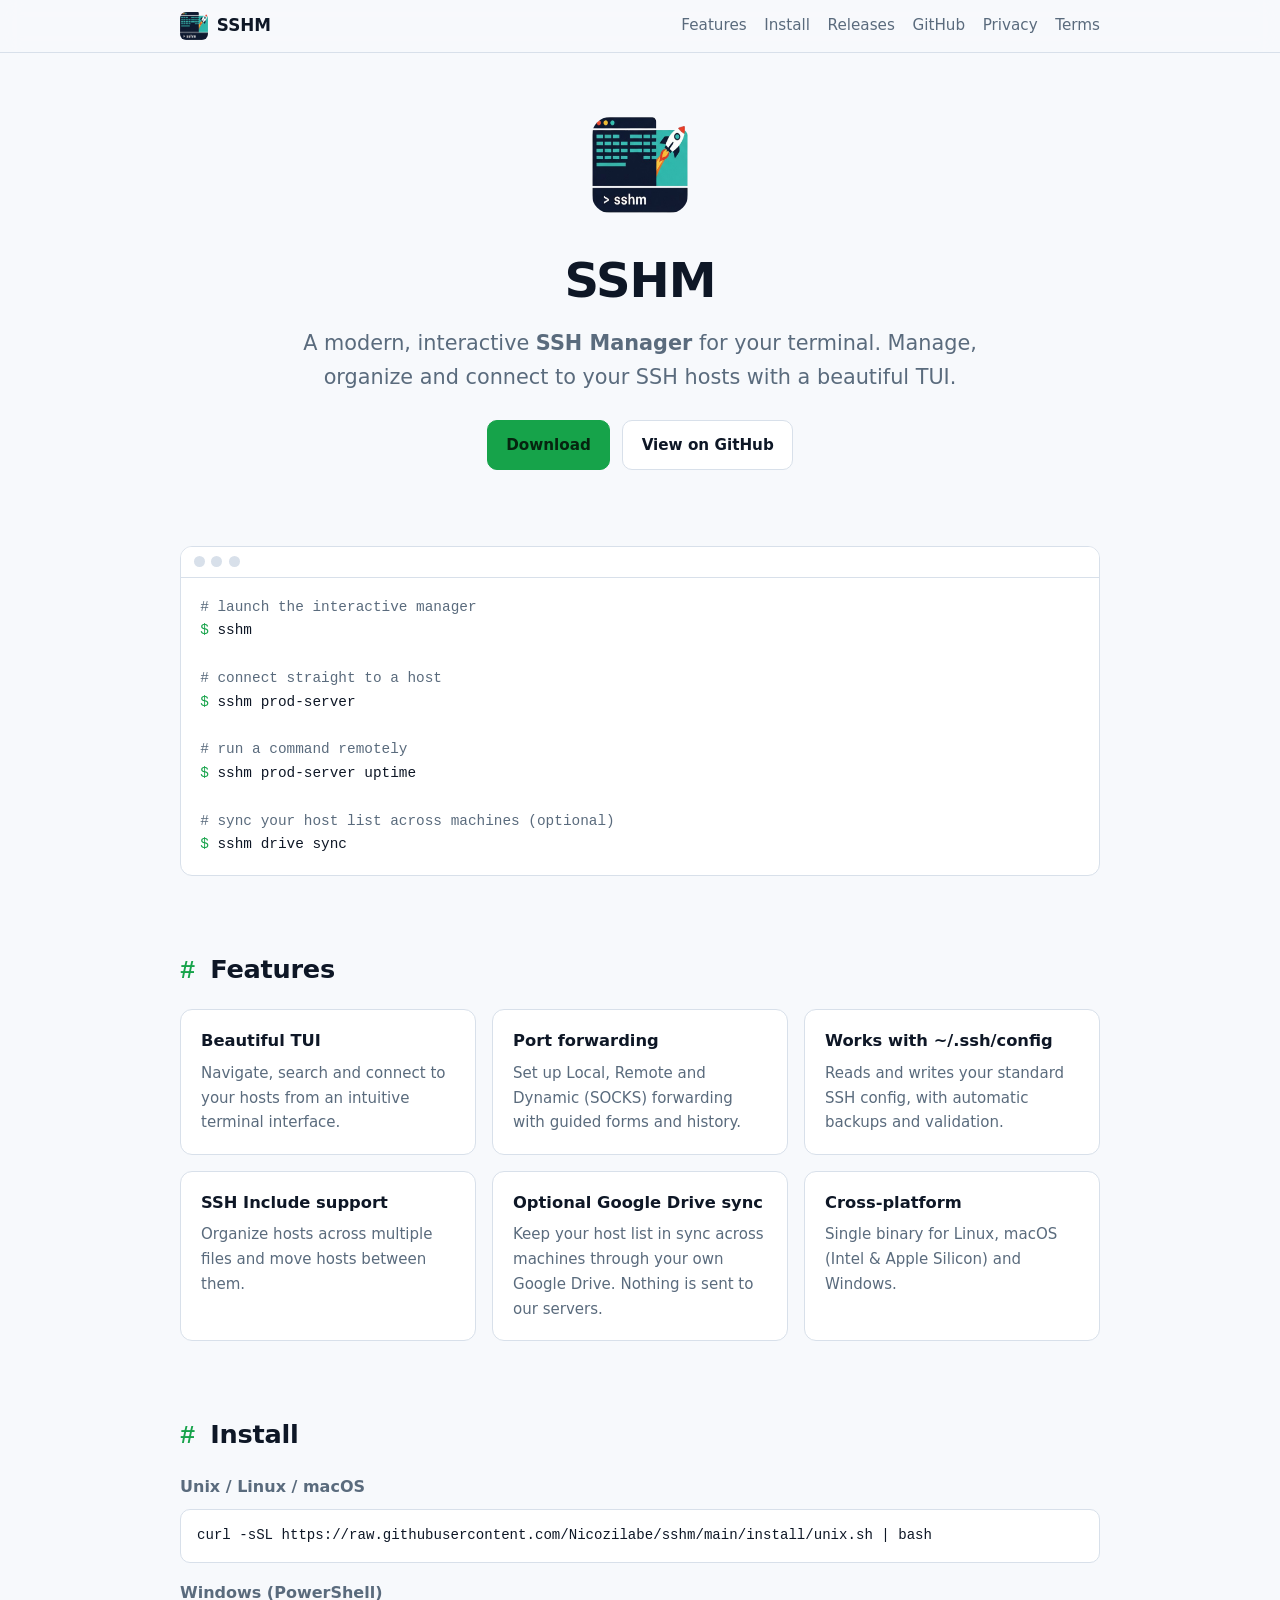
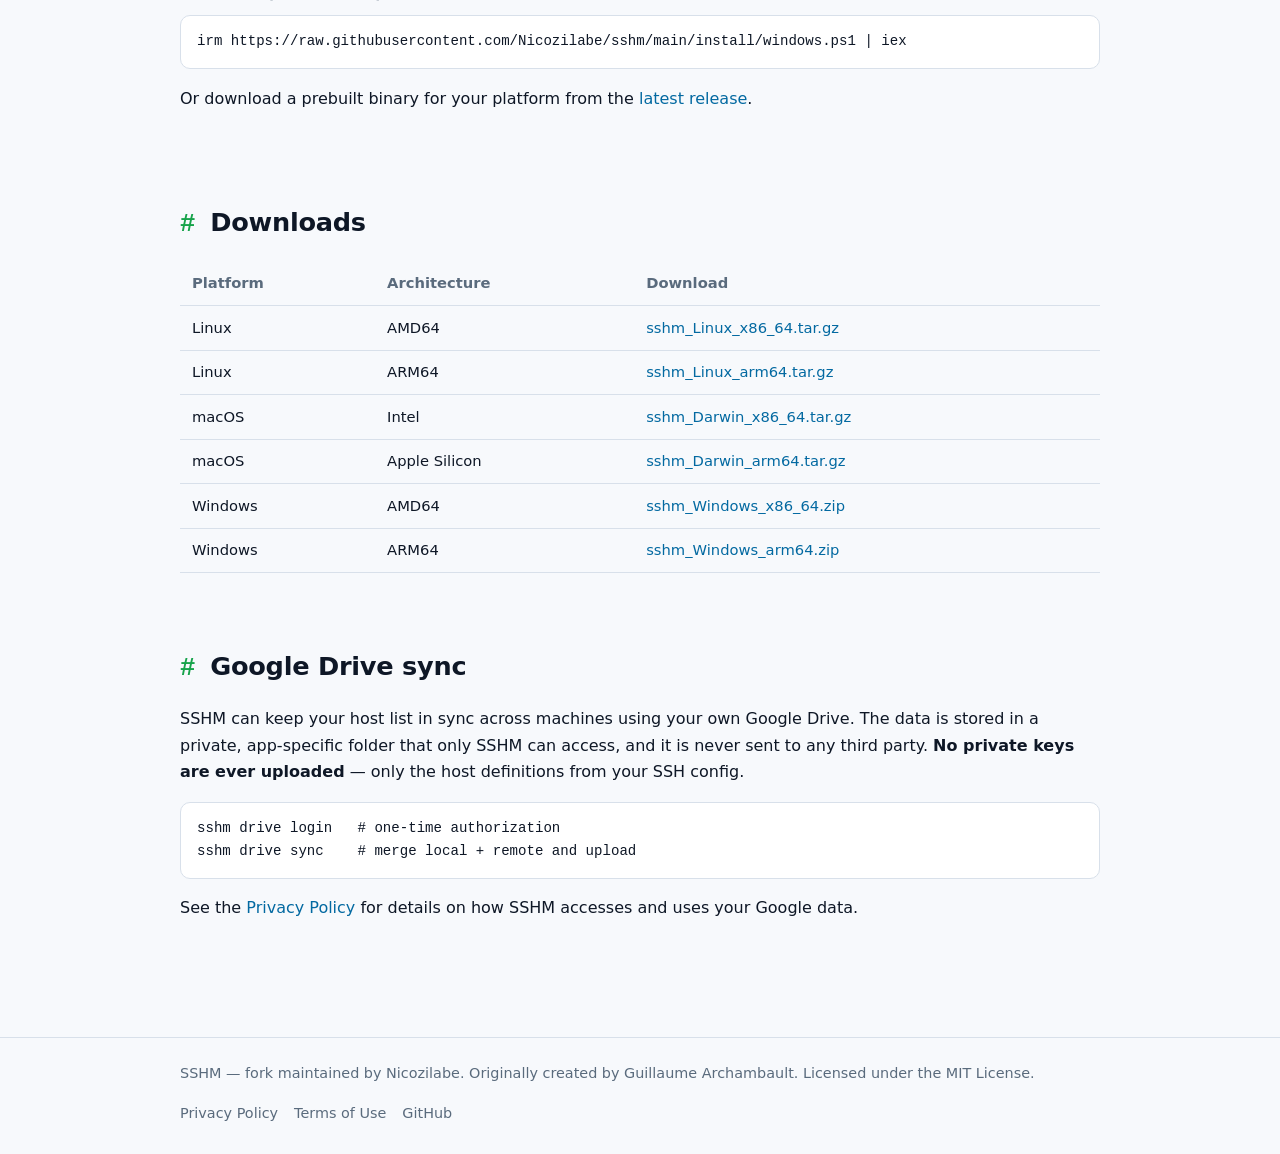
==== docs/index.html @ 2ea53ffe "docs: add GitHub Pages site with privacy policy and terms of use Adds a static site under docs/ (hom" ====
<!DOCTYPE html>
<html lang="en">
<head>
  <meta charset="utf-8">
  <meta name="viewport" content="width=device-width, initial-scale=1">
  <title>SSHM — Interactive SSH Manager for your terminal</title>
  <meta name="description" content="SSHM is a modern, interactive SSH manager for the terminal. Manage and connect to your SSH hosts with a beautiful TUI, including optional Google Drive sync of your host list.">
  <link rel="icon" href="logo.png">
  <link rel="stylesheet" href="styles.css">
  <meta property="og:title" content="SSHM — Interactive SSH Manager">
  <meta property="og:description" content="A modern, interactive SSH manager for your terminal, with optional Google Drive sync.">
  <meta property="og:type" content="website">
  <meta property="og:image" content="logo.png">
</head>
<body>
  <header class="site-header">
    <nav class="nav">
      <a class="brand" href="index.html">
        <img class="brand-logo" src="logo.png" alt="SSHM logo">
        <span>SSHM</span>
      </a>
      <div class="nav-links">
        <a href="#features">Features</a>
        <a href="#install">Install</a>
        <a href="https://github.com/Nicozilabe/sshm/releases">Releases</a>
        <a href="https://github.com/Nicozilabe/sshm">GitHub</a>
        <a href="privacy.html">Privacy</a>
        <a href="terms.html">Terms</a>
      </div>
    </nav>
  </header>

  <main>
    <div class="container">

      <section class="hero">
        <img class="hero-logo" src="logo.png" alt="SSHM logo">
        <h1>SSHM</h1>
        <p class="tagline">A modern, interactive <strong>SSH Manager</strong> for your terminal.
          Manage, organize and connect to your SSH hosts with a beautiful TUI.</p>
        <div class="buttons">
          <a class="btn primary" href="https://github.com/Nicozilabe/sshm/releases/latest">Download</a>
          <a class="btn" href="https://github.com/Nicozilabe/sshm">View on GitHub</a>
        </div>
      </section>

      <section id="demo">
        <div class="terminal">
          <div class="bar"><span class="dot"></span><span class="dot"></span><span class="dot"></span></div>
          <pre><span class="comment"># launch the interactive manager</span>
<span class="prompt">$</span> sshm

<span class="comment"># connect straight to a host</span>
<span class="prompt">$</span> sshm prod-server

<span class="comment"># run a command remotely</span>
<span class="prompt">$</span> sshm prod-server uptime

<span class="comment"># sync your host list across machines (optional)</span>
<span class="prompt">$</span> sshm drive sync</pre>
        </div>
      </section>

      <section id="features">
        <h2>Features</h2>
        <div class="grid">
          <div class="card"><h3>Beautiful TUI</h3><p>Navigate, search and connect to your hosts from an intuitive terminal interface.</p></div>
          <div class="card"><h3>Port forwarding</h3><p>Set up Local, Remote and Dynamic (SOCKS) forwarding with guided forms and history.</p></div>
          <div class="card"><h3>Works with ~/.ssh/config</span></h3><p>Reads and writes your standard SSH config, with automatic backups and validation.</p></div>
          <div class="card"><h3>SSH Include support</h3><p>Organize hosts across multiple files and move hosts between them.</p></div>
          <div class="hcard card"><h3>Optional Google Drive sync</h3><p>Keep your host list in sync across machines through your own Google Drive. Nothing is sent to our servers.</p></div>
          <div class="card"><h3>Cross-platform</h3><p>Single binary for Linux, macOS (Intel &amp; Apple Silicon) and Windows.</p></div>
        </div>
      </section>

      <section id="install">
        <h2>Install</h2>

        <div class="step">
          <h3>Unix / Linux / macOS</h3>
          <pre class="copy">curl -sSL https://raw.githubusercontent.com/Nicozilabe/sshm/main/install/unix.sh | bash</pre>
        </div>

        <div class="step">
          <h3>Windows (PowerShell)</h3>
          <pre class="copy">irm https://raw.githubusercontent.com/Nicozilabe/sshm/main/install/windows.ps1 | iex</pre>
        </div>

        <p>Or download a prebuilt binary for your platform from the
          <a href="https://github.com/Nicozilabe/sshm/releases/latest">latest release</a>.</p>
      </section>

      <section id="downloads">
        <h2>Downloads</h2>
        <table>
          <thead>
            <tr><th>Platform</th><th>Architecture</th><th>Download</th></tr>
          </thead>
          <tbody>
            <tr><td>Linux</td><td>AMD64</td><td><a href="https://github.com/Nicozilabe/sshm/releases/latest/download/sshm_Linux_x86_64.tar.gz">sshm_Linux_x86_64.tar.gz</a></td></tr>
            <tr><td>Linux</td><td>ARM64</td><td><a href="https://github.com/Nicozilabe/sshm/releases/latest/download/sshm_Linux_arm64.tar.gz">sshm_Linux_arm64.tar.gz</a></td></tr>
            <tr><td>macOS</td><td>Intel</td><td><a href="https://github.com/Nicozilabe/sshm/releases/latest/download/sshm_Darwin_x86_64.tar.gz">sshm_Darwin_x86_64.tar.gz</a></td></tr>
            <tr><td>macOS</td><td>Apple Silicon</td><td><a href="https://github.com/Nicozilabe/sshm/releases/latest/download/sshm_Darwin_arm64.tar.gz">sshm_Darwin_arm64.tar.gz</a></td></tr>
            <tr><td>Windows</td><td>AMD64</td><td><a href="https://github.com/Nicozilabe/sshm/releases/latest/download/sshm_Windows_x86_64.zip">sshm_Windows_x86_64.zip</a></td></tr>
            <tr><td>Windows</td><td>ARM64</td><td><a href="https://github.com/Nicozilabe/sshm/releases/latest/download/sshm_Windows_arm64.zip">sshm_Windows_arm64.zip</a></td></tr>
          </tbody>
        </table>
      </section>

      <section id="drive">
        <h2>Google Drive sync</h2>
        <p>SSHM can keep your host list in sync across machines using your own Google
          Drive. The data is stored in a private, app-specific folder that only SSHM can
          access, and it is never sent to any third party. <strong>No private keys are
          ever uploaded</strong> — only the host definitions from your SSH config.</p>
        <pre class="copy">sshm drive login   # one-time authorization
sshm drive sync    # merge local + remote and upload</pre>
        <p>See the <a href="privacy.html">Privacy Policy</a> for details on how SSHM
          accesses and uses your Google data.</p>
      </section>
    </div>
  </main>

    <footer class="site-footer">
      <div class="container">
        <div>
          SSHM — fork maintained by
          <a href="https://github.com/Nicozilabe">Nicozilabe</a>.
          Originally created by
          <a href="https://github.com/Gu1llaum-3">Guillaume Archambault</a>.
          Licensed under the MIT License.
        </div>
        <div class="footer-links">
          <a href="privacy.html">Privacy Policy</a>
          <a href="terms.html">Terms of Use</a>
          <a href="https://github.com/Nicozilabe/sshm">GitHub</a>
        </div>
      </div>
    </footer>
</body>
</html>
---- docs/styles.css ----
:root {
  --bg: #0b0f14;
  --bg-soft: #111823;
  --bg-elev: #161f2c;
  --border: #232f3f;
  --text: #e6edf3;
  --text-dim: #9fb0c0;
  --accent: #4ade80;
  --accent-dim: #22c55e;
  --link: #7dd3fc;
  --max: 960px;
  --radius: 12px;
}

@media (prefers-color-scheme: light) {
  :root {
    --bg: #f7f9fc;
    --bg-soft: #ffffff;
    --bg-elev: #ffffff;
    --border: #d8e0ea;
    --text: #0e1726;
    --text-dim: #5a6b7d;
    --accent: #16a34a;
    --accent-dim: #15803d;
    --link: #0369a1;
  }
}

* { box-sizing: border-box; }

html { scroll-behavior: smooth; }

body {
  margin: 0;
  background: var(--bg);
  color: var(--text);
  font-family: ui-sans-serif, system-ui, -apple-system, "Segoe UI", Roboto,
    Helvetica, Arial, sans-serif;
  line-height: 1.65;
  -webkit-font-smoothing: antialiased;
}

code, pre, .mono {
  font-family: ui-monospace, SFMono-Regular, "SF Mono", Menlo, Consolas,
    "Liberation Mono", monospace;
}

a { color: var(--link); text-decoration: none; }
a:hover { text-decoration: underline; }

/* Header */
.site-header {
  position: sticky;
  top: 0;
  z-index: 10;
  background: color-mix(in srgb, var(--bg) 88%, transparent);
  backdrop-filter: blur(10px);
  border-bottom: 1px solid var(--border);
}
.nav {
  max-width: var(--max);
  margin: 0 auto;
  padding: 0.75rem 1.25rem;
  display: flex;
  align-items: center;
  gap: 1rem;
  flex-wrap: wrap;
}
.brand {
  display: inline-flex;
  align-items: center;
  gap: 0.55rem;
  font-weight: 700;
  color: var(--text);
  font-size: 1.05rem;
}
.brand-logo { width: 28px; height: 28px; border-radius: 6px; }
.nav-links {
  margin-left: auto;
  display: flex;
  gap: 1.1rem;
  flex-wrap: wrap;
}
.nav-links a { color: var(--text-dim); font-size: 0.95rem; }
.nav-links a:hover { color: var(--text); text-decoration: none; }

/* Layout */
.container {
  max-width: var(--max);
  margin: 0 auto;
  padding: 0 1.25rem;
}

main { padding-bottom: 4rem; }

/* Hero */
.hero {
  text-align: center;
  padding: 4rem 0 2.5rem;
}
.hero img.hero-logo {
  width: 96px;
  height: 96px;
  border-radius: 18px;
  margin-bottom: 1rem;
}
.hero h1 {
  font-size: clamp(2rem, 5vw, 3rem);
  margin: 0.2rem 0 0.4rem;
  letter-spacing: -0.02em;
}
.hero .tagline {
  color: var(--text-dim);
  font-size: clamp(1.05rem, 2.4vw, 1.3rem);
  margin: 0 auto 1.6rem;
  max-width: 44rem;
}
.buttons {
  display: flex;
  gap: 0.75rem;
  justify-content: center;
  flex-wrap: wrap;
}
.btn {
  display: inline-block;
  padding: 0.7rem 1.15rem;
  border-radius: 10px;
  border: 1px solid var(--border);
  background: var(--bg-elev);
  color: var(--text);
  font-weight: 600;
  font-size: 0.95rem;
}
.btn:hover { text-decoration: none; border-color: var(--accent); }
.btn.primary {
  background: var(--accent);
  border-color: var(--accent);
  color: #06240f;
}
.btn.primary:hover { background: var(--accent-dim); border-color: var(--accent-dim); }

/* Sections */
section { padding: 2.25rem 0; }
section h2 {
  font-size: 1.6rem;
  margin: 0 0 1rem;
  letter-spacing: -0.01em;
}
section h2::before {
  content: "# ";
  color: var(--accent);
  font-family: ui-monospace, monospace;
}

/* Terminal block */
.terminal {
  background: var(--bg-soft);
  border: 1px solid var(--border);
  border-radius: var(--radius);
  overflow: hidden;
}
.terminal .bar {
  display: flex;
  gap: 0.4rem;
  padding: 0.6rem 0.8rem;
  background: var(--bg-elev);
  border-bottom: 1px solid var(--border);
}
.terminal .dot { width: 11px; height: 11px; border-radius: 50%; background: var(--border); }
.terminal pre {
  margin: 0;
  padding: 1.1rem 1.2rem;
  overflow-x: auto;
  font-size: 0.9rem;
  color: var(--text);
}
.terminal .prompt { color: var(--accent); }
.terminal .comment { color: var(--text-dim); }

/* Features */
.grid {
  display: grid;
  grid-template-columns: repeat(auto-fit, minmax(240px, 1fr));
  gap: 1rem;
}
.card {
  background: var(--bg-soft);
  border: 1px solid var(--border);
  border-radius: var(--radius);
  padding: 1.15rem 1.25rem;
}
.card h3 {
  margin: 0 0 0.35rem;
  font-size: 1.02rem;
}
.card p { margin: 0; color: var(--text-dim); font-size: 0.94rem; }

/* Code inline blocks for install */
.step {
  margin: 0 0 1.1rem;
}
.step h3 {
  margin: 0 0 0.5rem;
  font-size: 1rem;
  color: var(--text-dim);
  font-weight: 600;
}
pre.copy {
  background: var(--bg-soft);
  border: 1px solid var(--border);
  border-radius: 10px;
  padding: 0.9rem 1rem;
  overflow-x: auto;
  font-size: 0.88rem;
  margin: 0 0 0.5rem;
}

/* Tables */
table {
  width: 100%;
  border-collapse: collapse;
  font-size: 0.92rem;
}
th, td {
  text-align: left;
  padding: 0.6rem 0.75rem;
  border-bottom: 1px solid var(--border);
}
th { color: var(--text-dim); font-weight: 600; }
tbody tr:hover { background: var(--bg-soft); }

/* Doc pages (privacy / terms) */
.doc {
  padding-top: 2.5rem;
}
.doc h1 {
  font-size: clamp(1.8rem, 4vw, 2.4rem);
  margin: 0 0 0.4rem;
  letter-spacing: -0.02em;
}
.doc .meta { color: var(--text-dim); margin: 0 0 1.5rem; font-size: 0.92rem; }
.doc h2 {
  font-size: 1.25rem;
  margin: 1.8rem 0 0.6rem;
  padding-top: 0.4rem;
}
.doc h2::before { content: none; }
.doc ul { padding-left: 1.25rem; }
.doc li { margin: 0.3rem 0; }
.doc .note {
  background: var(--bg-soft);
  border: 1px solid var(--border);
  border-left: 3px solid var(--accent);
  border-radius: 8px;
  padding: 0.85rem 1rem;
  margin: 1rem 0;
  color: var(--text-dim);
}

/* Footer */
.site-footer {
  border-top: 1px solid var(--border);
  padding: 1.5rem 0 2.5rem;
  color: var(--text-dim);
  font-size: 0.9rem;
}
.site-footer .container {
  display: flex;
  justify-content: space-between;
  gap: 1rem;
  flex-wrap: wrap;
}
.site-footer a { color: var(--text-dim); }
.site-footer a:hover { color: var(--text); }
.footer-links { display: flex; gap: 1rem; flex-wrap: wrap; }
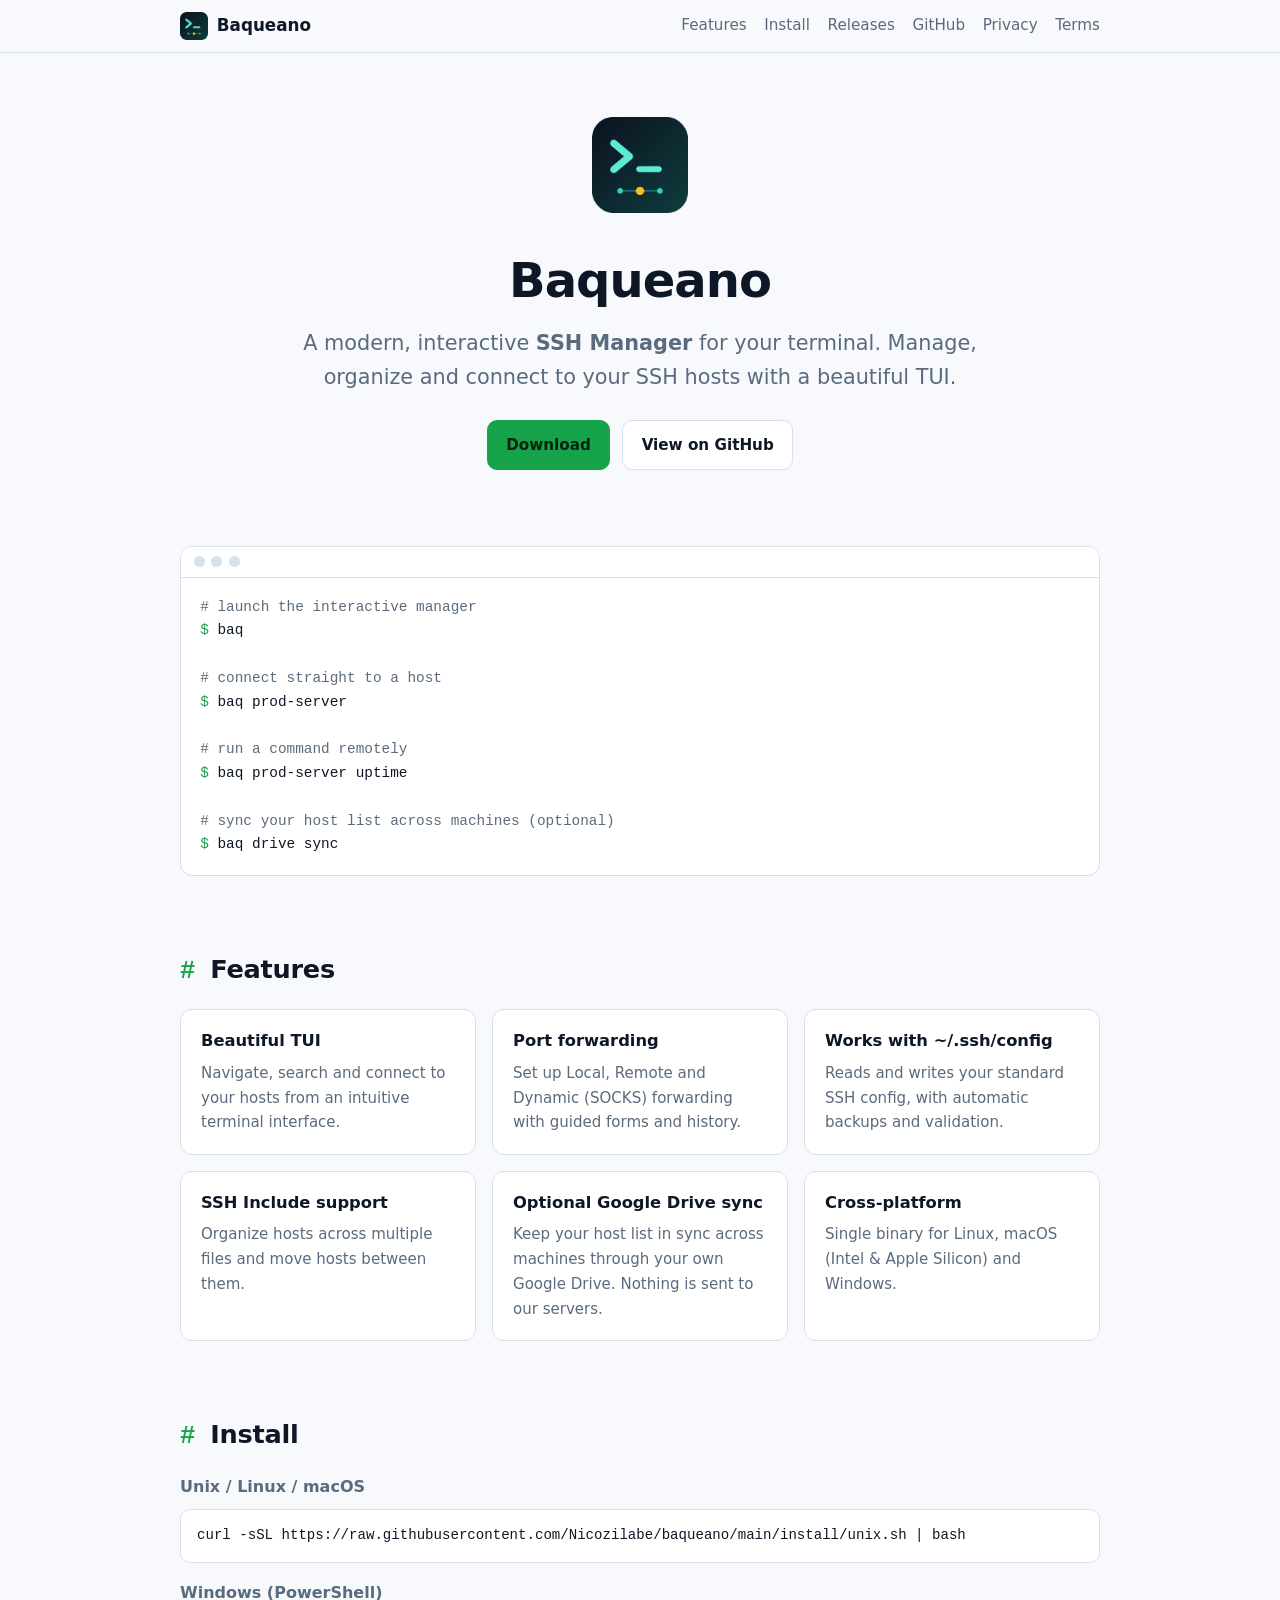
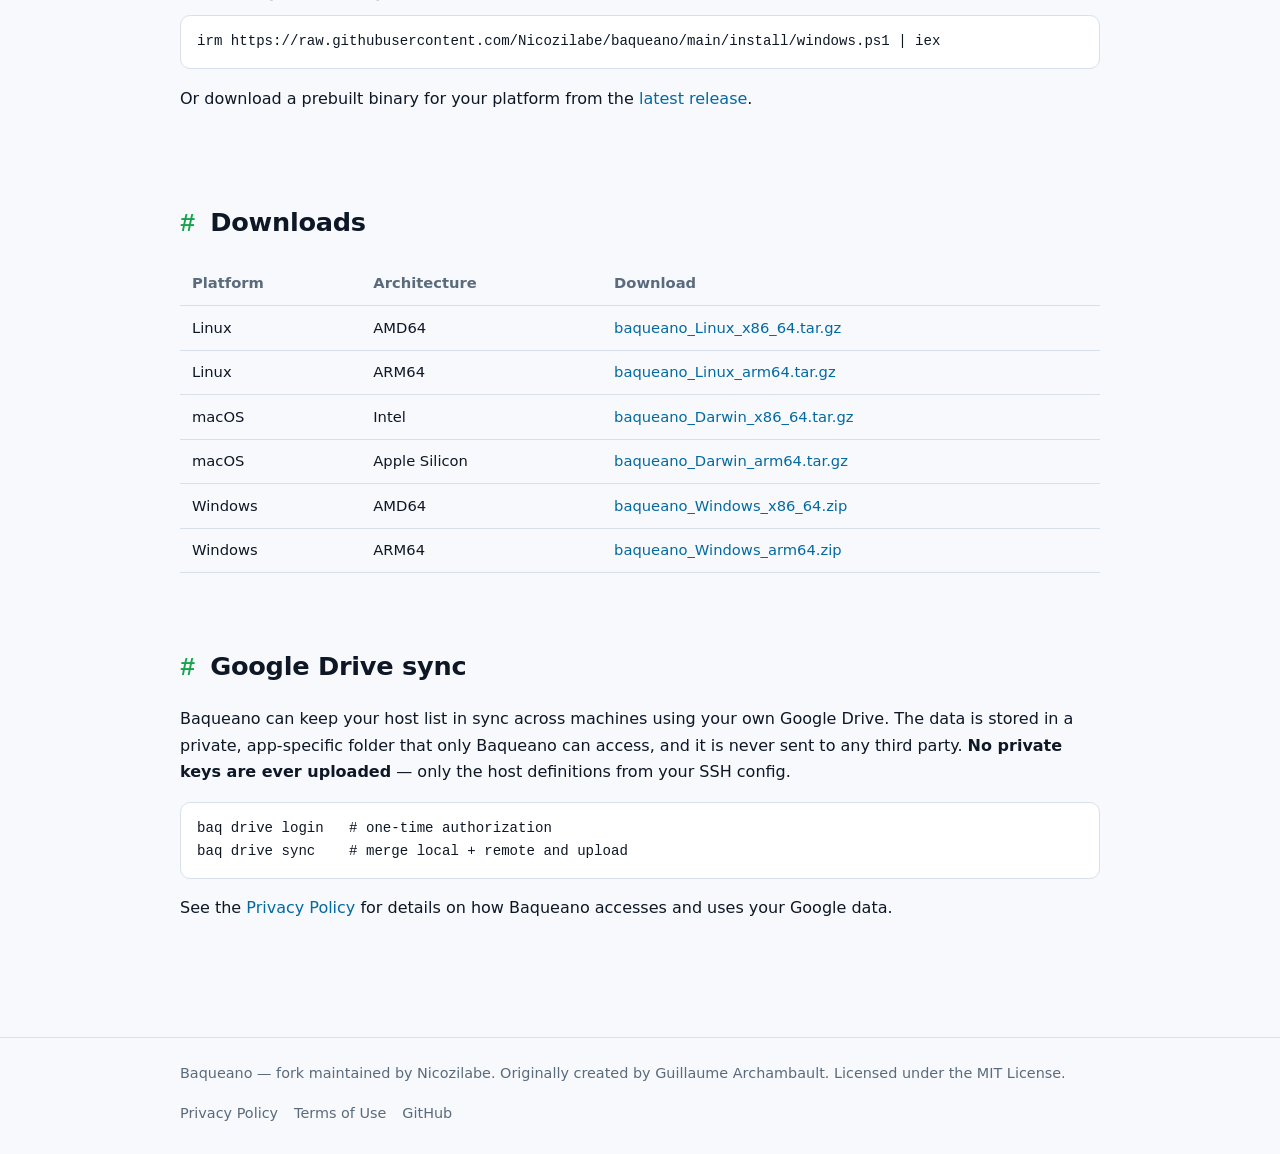
==== commit 9a18f4fb: "chore: rebrand fork from sshm to Baqueano (CLI: baq) Rename the project end-to-end: - Go module gith" ====
--- a/docs/index.html
+++ b/docs/index.html
@@ -3,11 +3,11 @@
 <head>
   <meta charset="utf-8">
   <meta name="viewport" content="width=device-width, initial-scale=1">
-  <title>SSHM — Interactive SSH Manager for your terminal</title>
-  <meta name="description" content="SSHM is a modern, interactive SSH manager for the terminal. Manage and connect to your SSH hosts with a beautiful TUI, including optional Google Drive sync of your host list.">
+  <title>Baqueano — Interactive SSH Manager for your terminal</title>
+  <meta name="description" content="Baqueano is a modern, interactive SSH manager for the terminal. Manage and connect to your SSH hosts with a beautiful TUI, including optional Google Drive sync of your host list.">
   <link rel="icon" href="logo.png">
   <link rel="stylesheet" href="styles.css">
-  <meta property="og:title" content="SSHM — Interactive SSH Manager">
+  <meta property="og:title" content="Baqueano — Interactive SSH Manager">
   <meta property="og:description" content="A modern, interactive SSH manager for your terminal, with optional Google Drive sync.">
   <meta property="og:type" content="website">
   <meta property="og:image" content="logo.png">
@@ -16,14 +16,14 @@
   <header class="site-header">
     <nav class="nav">
       <a class="brand" href="index.html">
-        <img class="brand-logo" src="logo.png" alt="SSHM logo">
-        <span>SSHM</span>
+        <img class="brand-logo" src="logo.png" alt="Baqueano logo">
+        <span>Baqueano</span>
       </a>
       <div class="nav-links">
         <a href="#features">Features</a>
         <a href="#install">Install</a>
-        <a href="https://github.com/Nicozilabe/sshm/releases">Releases</a>
-        <a href="https://github.com/Nicozilabe/sshm">GitHub</a>
+        <a href="https://github.com/Nicozilabe/baqueano/releases">Releases</a>
+        <a href="https://github.com/Nicozilabe/baqueano">GitHub</a>
         <a href="privacy.html">Privacy</a>
         <a href="terms.html">Terms</a>
       </div>
@@ -34,13 +34,13 @@
     <div class="container">
 
       <section class="hero">
-        <img class="hero-logo" src="logo.png" alt="SSHM logo">
-        <h1>SSHM</h1>
+        <img class="hero-logo" src="logo.png" alt="Baqueano logo">
+        <h1>Baqueano</h1>
         <p class="tagline">A modern, interactive <strong>SSH Manager</strong> for your terminal.
           Manage, organize and connect to your SSH hosts with a beautiful TUI.</p>
         <div class="buttons">
-          <a class="btn primary" href="https://github.com/Nicozilabe/sshm/releases/latest">Download</a>
-          <a class="btn" href="https://github.com/Nicozilabe/sshm">View on GitHub</a>
+          <a class="btn primary" href="https://github.com/Nicozilabe/baqueano/releases/latest">Download</a>
+          <a class="btn" href="https://github.com/Nicozilabe/baqueano">View on GitHub</a>
         </div>
       </section>
 
@@ -48,16 +48,16 @@
         <div class="terminal">
           <div class="bar"><span class="dot"></span><span class="dot"></span><span class="dot"></span></div>
           <pre><span class="comment"># launch the interactive manager</span>
-<span class="prompt">$</span> sshm
+<span class="prompt">$</span> baq
 
 <span class="comment"># connect straight to a host</span>
-<span class="prompt">$</span> sshm prod-server
+<span class="prompt">$</span> baq prod-server
 
 <span class="comment"># run a command remotely</span>
-<span class="prompt">$</span> sshm prod-server uptime
+<span class="prompt">$</span> baq prod-server uptime
 
 <span class="comment"># sync your host list across machines (optional)</span>
-<span class="prompt">$</span> sshm drive sync</pre>
+<span class="prompt">$</span> baq drive sync</pre>
         </div>
       </section>
 
@@ -78,16 +78,16 @@
 
         <div class="step">
           <h3>Unix / Linux / macOS</h3>
-          <pre class="copy">curl -sSL https://raw.githubusercontent.com/Nicozilabe/sshm/main/install/unix.sh | bash</pre>
+          <pre class="copy">curl -sSL https://raw.githubusercontent.com/Nicozilabe/baqueano/main/install/unix.sh | bash</pre>
         </div>
 
         <div class="step">
           <h3>Windows (PowerShell)</h3>
-          <pre class="copy">irm https://raw.githubusercontent.com/Nicozilabe/sshm/main/install/windows.ps1 | iex</pre>
+          <pre class="copy">irm https://raw.githubusercontent.com/Nicozilabe/baqueano/main/install/windows.ps1 | iex</pre>
         </div>
 
         <p>Or download a prebuilt binary for your platform from the
-          <a href="https://github.com/Nicozilabe/sshm/releases/latest">latest release</a>.</p>
+          <a href="https://github.com/Nicozilabe/baqueano/releases/latest">latest release</a>.</p>
       </section>
 
       <section id="downloads">
@@ -97,25 +97,25 @@
             <tr><th>Platform</th><th>Architecture</th><th>Download</th></tr>
           </thead>
           <tbody>
-            <tr><td>Linux</td><td>AMD64</td><td><a href="https://github.com/Nicozilabe/sshm/releases/latest/download/sshm_Linux_x86_64.tar.gz">sshm_Linux_x86_64.tar.gz</a></td></tr>
-            <tr><td>Linux</td><td>ARM64</td><td><a href="https://github.com/Nicozilabe/sshm/releases/latest/download/sshm_Linux_arm64.tar.gz">sshm_Linux_arm64.tar.gz</a></td></tr>
-            <tr><td>macOS</td><td>Intel</td><td><a href="https://github.com/Nicozilabe/sshm/releases/latest/download/sshm_Darwin_x86_64.tar.gz">sshm_Darwin_x86_64.tar.gz</a></td></tr>
-            <tr><td>macOS</td><td>Apple Silicon</td><td><a href="https://github.com/Nicozilabe/sshm/releases/latest/download/sshm_Darwin_arm64.tar.gz">sshm_Darwin_arm64.tar.gz</a></td></tr>
-            <tr><td>Windows</td><td>AMD64</td><td><a href="https://github.com/Nicozilabe/sshm/releases/latest/download/sshm_Windows_x86_64.zip">sshm_Windows_x86_64.zip</a></td></tr>
-            <tr><td>Windows</td><td>ARM64</td><td><a href="https://github.com/Nicozilabe/sshm/releases/latest/download/sshm_Windows_arm64.zip">sshm_Windows_arm64.zip</a></td></tr>
+            <tr><td>Linux</td><td>AMD64</td><td><a href="https://github.com/Nicozilabe/baqueano/releases/latest/download/baqueano_Linux_x86_64.tar.gz">baqueano_Linux_x86_64.tar.gz</a></td></tr>
+            <tr><td>Linux</td><td>ARM64</td><td><a href="https://github.com/Nicozilabe/baqueano/releases/latest/download/baqueano_Linux_arm64.tar.gz">baqueano_Linux_arm64.tar.gz</a></td></tr>
+            <tr><td>macOS</td><td>Intel</td><td><a href="https://github.com/Nicozilabe/baqueano/releases/latest/download/baqueano_Darwin_x86_64.tar.gz">baqueano_Darwin_x86_64.tar.gz</a></td></tr>
+            <tr><td>macOS</td><td>Apple Silicon</td><td><a href="https://github.com/Nicozilabe/baqueano/releases/latest/download/baqueano_Darwin_arm64.tar.gz">baqueano_Darwin_arm64.tar.gz</a></td></tr>
+            <tr><td>Windows</td><td>AMD64</td><td><a href="https://github.com/Nicozilabe/baqueano/releases/latest/download/baqueano_Windows_x86_64.zip">baqueano_Windows_x86_64.zip</a></td></tr>
+            <tr><td>Windows</td><td>ARM64</td><td><a href="https://github.com/Nicozilabe/baqueano/releases/latest/download/baqueano_Windows_arm64.zip">baqueano_Windows_arm64.zip</a></td></tr>
           </tbody>
         </table>
       </section>
 
       <section id="drive">
         <h2>Google Drive sync</h2>
-        <p>SSHM can keep your host list in sync across machines using your own Google
-          Drive. The data is stored in a private, app-specific folder that only SSHM can
+        <p>Baqueano can keep your host list in sync across machines using your own Google
+          Drive. The data is stored in a private, app-specific folder that only Baqueano can
           access, and it is never sent to any third party. <strong>No private keys are
           ever uploaded</strong> — only the host definitions from your SSH config.</p>
-        <pre class="copy">sshm drive login   # one-time authorization
-sshm drive sync    # merge local + remote and upload</pre>
-        <p>See the <a href="privacy.html">Privacy Policy</a> for details on how SSHM
+        <pre class="copy">baq drive login   # one-time authorization
+baq drive sync    # merge local + remote and upload</pre>
+        <p>See the <a href="privacy.html">Privacy Policy</a> for details on how Baqueano
           accesses and uses your Google data.</p>
       </section>
     </div>
@@ -124,7 +124,7 @@
     <footer class="site-footer">
       <div class="container">
         <div>
-          SSHM — fork maintained by
+          Baqueano — fork maintained by
           <a href="https://github.com/Nicozilabe">Nicozilabe</a>.
           Originally created by
           <a href="https://github.com/Gu1llaum-3">Guillaume Archambault</a>.
@@ -133,7 +133,7 @@
         <div class="footer-links">
           <a href="privacy.html">Privacy Policy</a>
           <a href="terms.html">Terms of Use</a>
-          <a href="https://github.com/Nicozilabe/sshm">GitHub</a>
+          <a href="https://github.com/Nicozilabe/baqueano">GitHub</a>
         </div>
       </div>
     </footer>
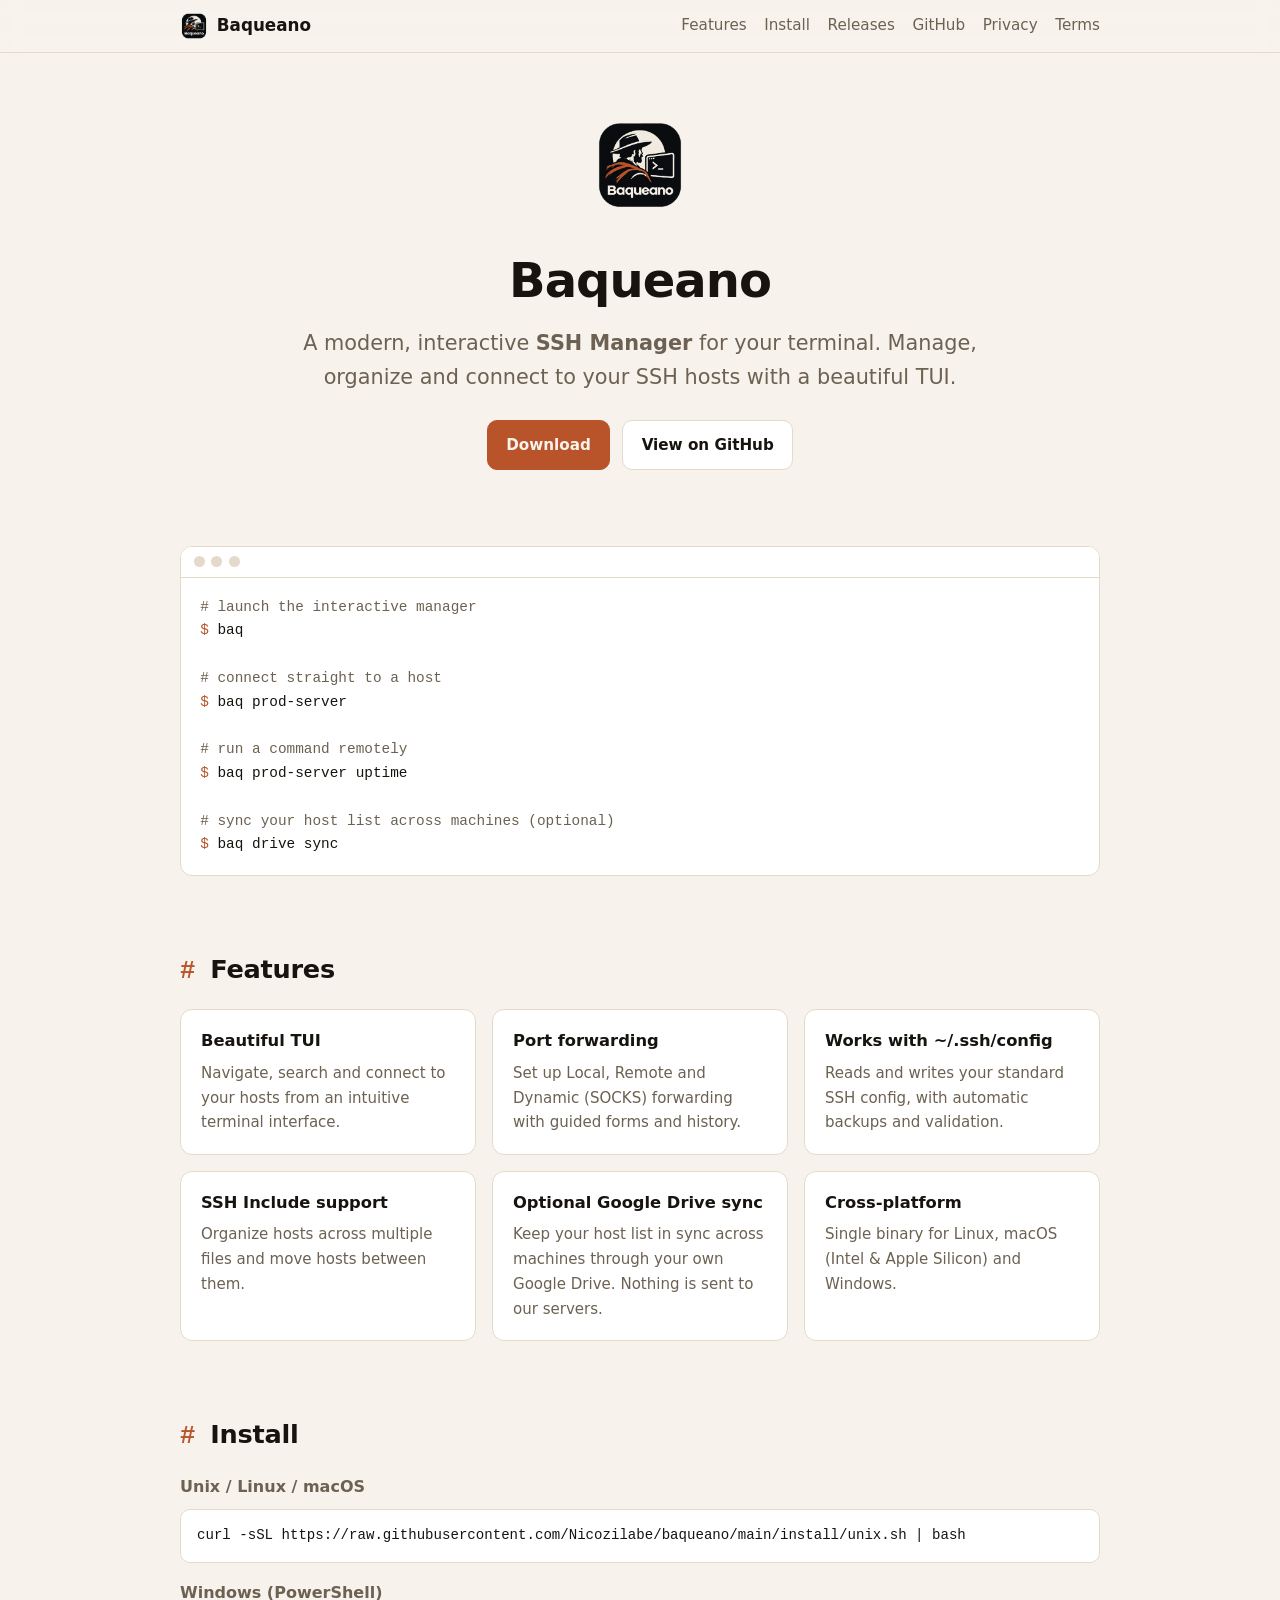
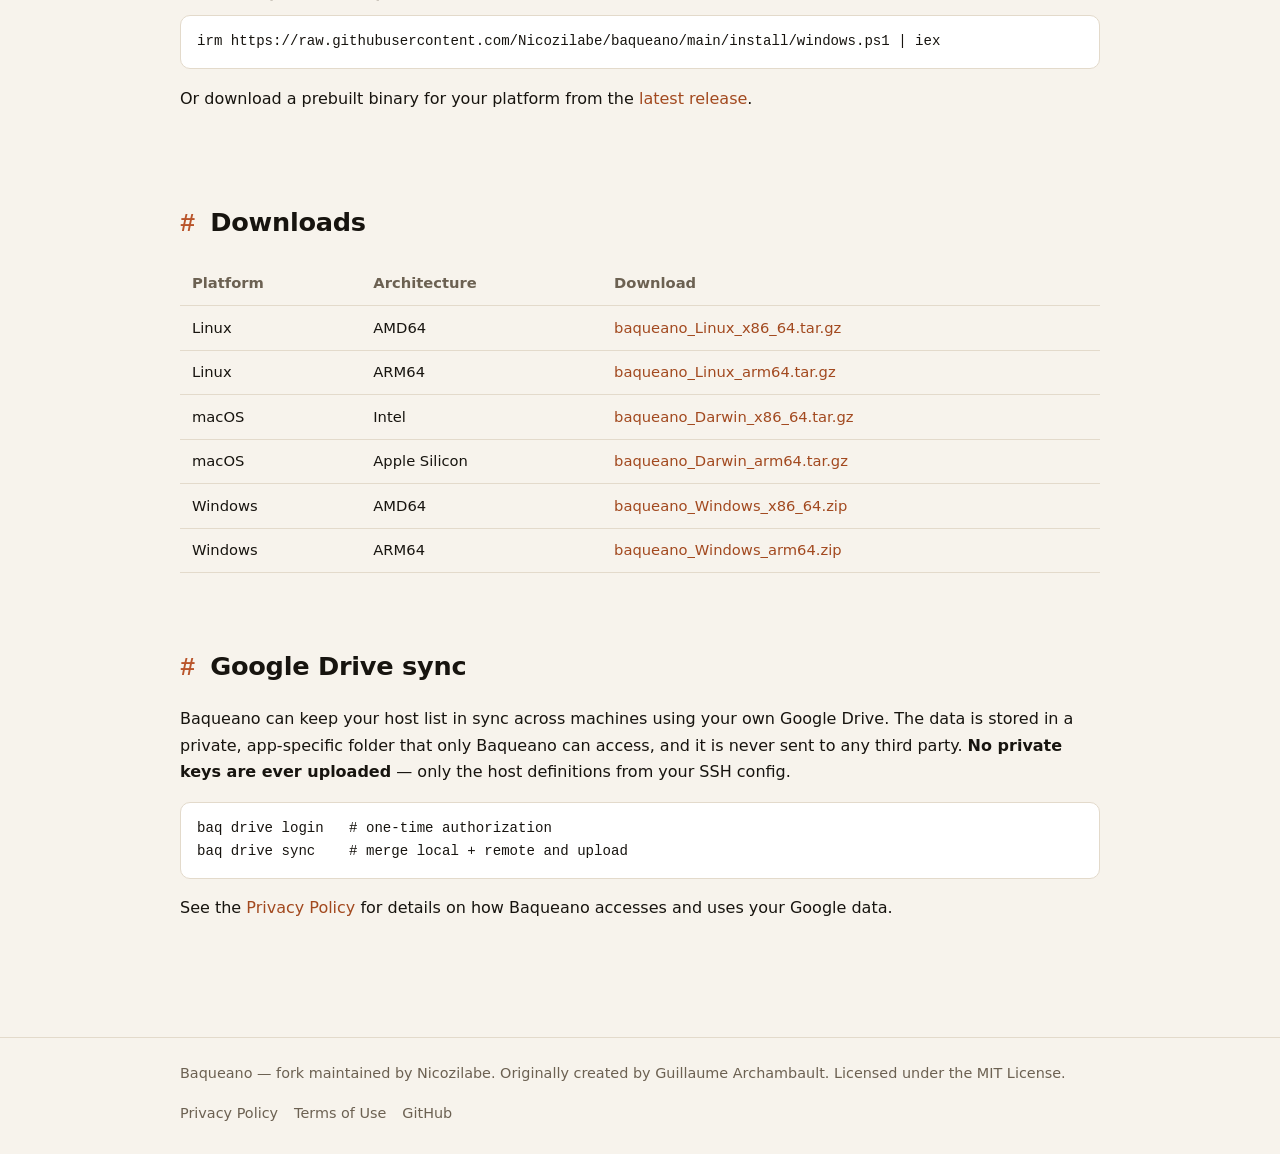
==== commit a0d68bee: "fix: rename logo files to bust the GitHub image cache GitHub's image proxy kept serving the previous" ====
--- a/docs/index.html
+++ b/docs/index.html
@@ -5,18 +5,18 @@
   <meta name="viewport" content="width=device-width, initial-scale=1">
   <title>Baqueano — Interactive SSH Manager for your terminal</title>
   <meta name="description" content="Baqueano is a modern, interactive SSH manager for the terminal. Manage and connect to your SSH hosts with a beautiful TUI, including optional Google Drive sync of your host list.">
-  <link rel="icon" href="logo.png">
+  <link rel="icon" href="baqueano-logo.png">
   <link rel="stylesheet" href="styles.css">
   <meta property="og:title" content="Baqueano — Interactive SSH Manager">
   <meta property="og:description" content="A modern, interactive SSH manager for your terminal, with optional Google Drive sync.">
   <meta property="og:type" content="website">
-  <meta property="og:image" content="logo.png">
+  <meta property="og:image" content="baqueano-logo.png">
 </head>
 <body>
   <header class="site-header">
     <nav class="nav">
       <a class="brand" href="index.html">
-        <img class="brand-logo" src="logo.png" alt="Baqueano logo">
+        <img class="brand-logo" src="baqueano-logo.png" alt="Baqueano logo">
         <span>Baqueano</span>
       </a>
       <div class="nav-links">
@@ -34,7 +34,7 @@
     <div class="container">
 
       <section class="hero">
-        <img class="hero-logo" src="logo.png" alt="Baqueano logo">
+        <img class="hero-logo" src="baqueano-logo.png" alt="Baqueano logo">
         <h1>Baqueano</h1>
         <p class="tagline">A modern, interactive <strong>SSH Manager</strong> for your terminal.
           Manage, organize and connect to your SSH hosts with a beautiful TUI.</p>
--- a/docs/styles.css
+++ b/docs/styles.css
@@ -1,28 +1,28 @@
 :root {
-  --bg: #0b0f14;
-  --bg-soft: #111823;
-  --bg-elev: #161f2c;
-  --border: #232f3f;
-  --text: #e6edf3;
-  --text-dim: #9fb0c0;
-  --accent: #4ade80;
-  --accent-dim: #22c55e;
-  --link: #7dd3fc;
+  --bg: #0b0d10;
+  --bg-soft: #12151b;
+  --bg-elev: #171b22;
+  --border: #2a3038;
+  --text: #f1ebe1;
+  --text-dim: #a79d8e;
+  --accent: #b9542a;
+  --accent-dim: #9a4423;
+  --link: #e0a56b;
   --max: 960px;
   --radius: 12px;
 }
 
 @media (prefers-color-scheme: light) {
   :root {
-    --bg: #f7f9fc;
+    --bg: #f7f3ec;
     --bg-soft: #ffffff;
     --bg-elev: #ffffff;
-    --border: #d8e0ea;
-    --text: #0e1726;
-    --text-dim: #5a6b7d;
-    --accent: #16a34a;
-    --accent-dim: #15803d;
-    --link: #0369a1;
+    --border: #e3dacb;
+    --text: #17140f;
+    --text-dim: #6c6152;
+    --accent: #b9542a;
+    --accent-dim: #9a4423;
+    --link: #a2491f;
   }
 }
 
@@ -135,7 +135,7 @@
 .btn.primary {
   background: var(--accent);
   border-color: var(--accent);
-  color: #06240f;
+  color: #f7f3ec;
 }
 .btn.primary:hover { background: var(--accent-dim); border-color: var(--accent-dim); }
 
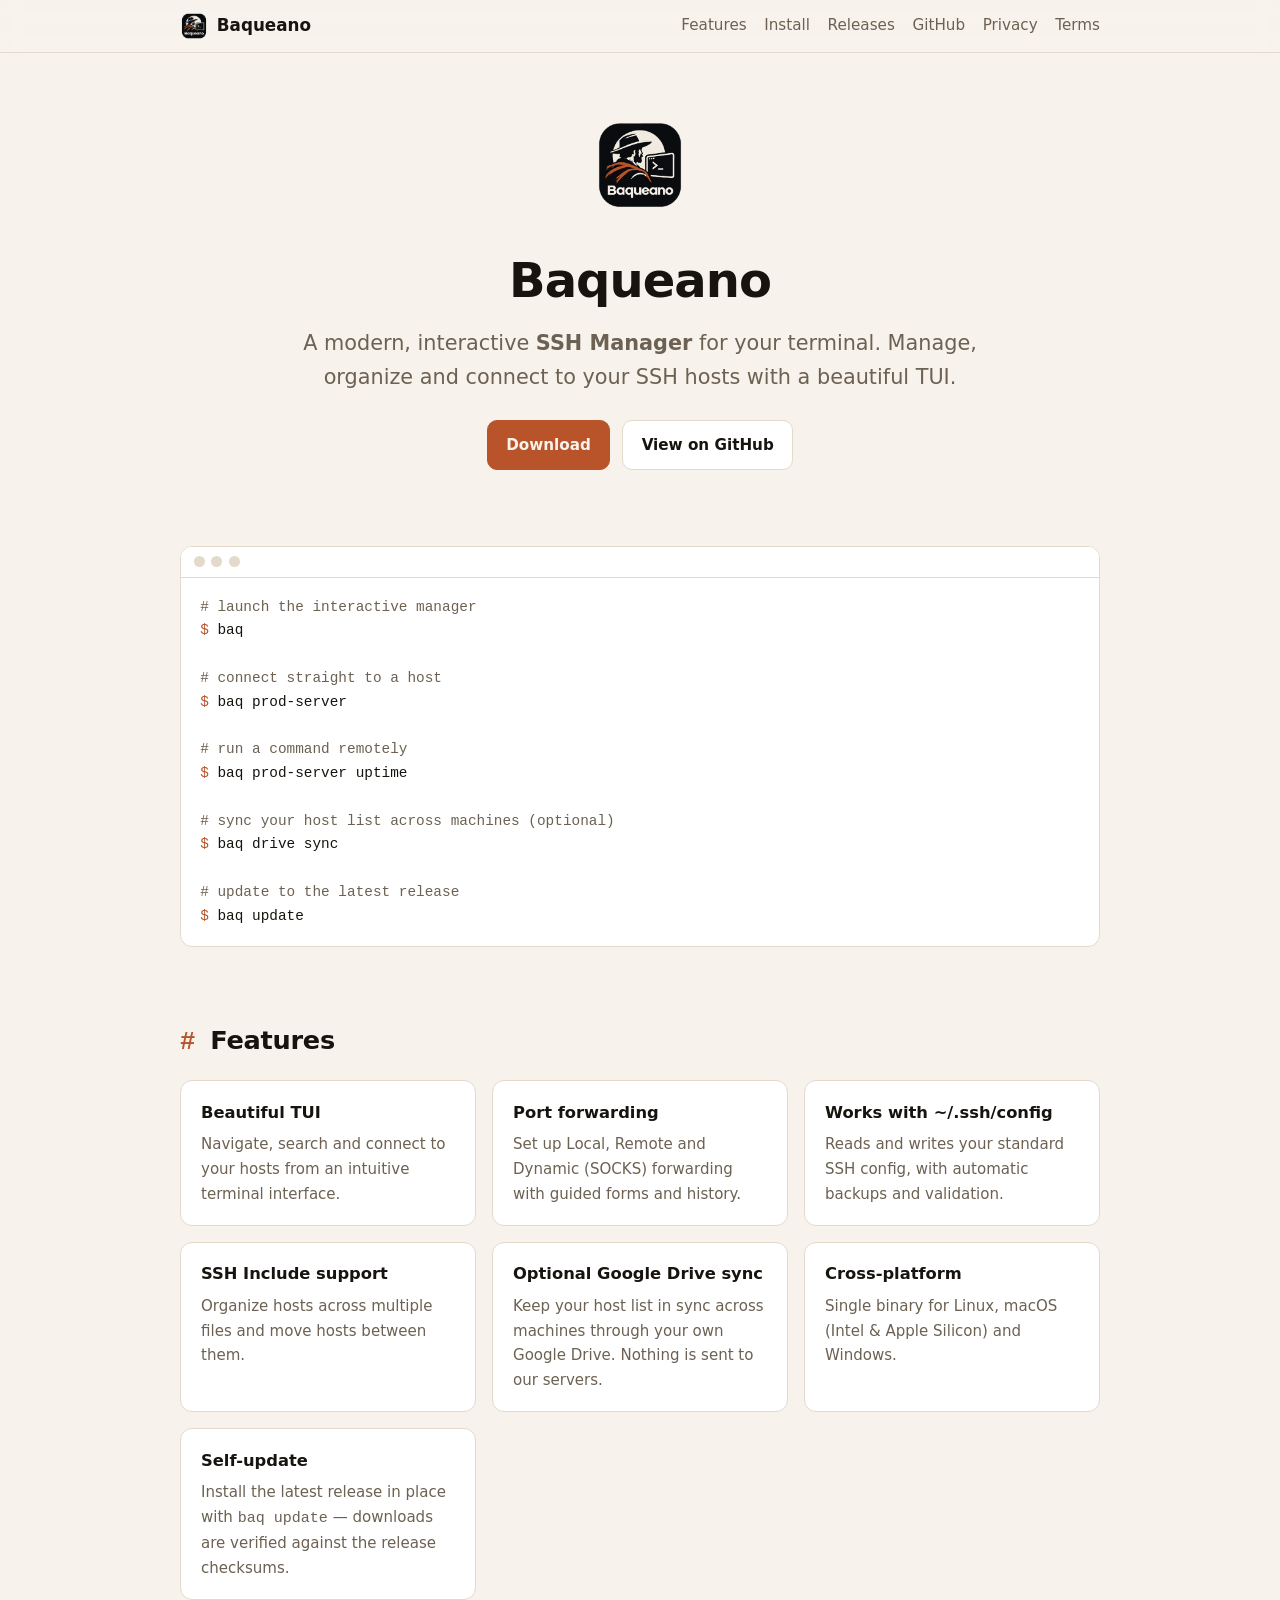
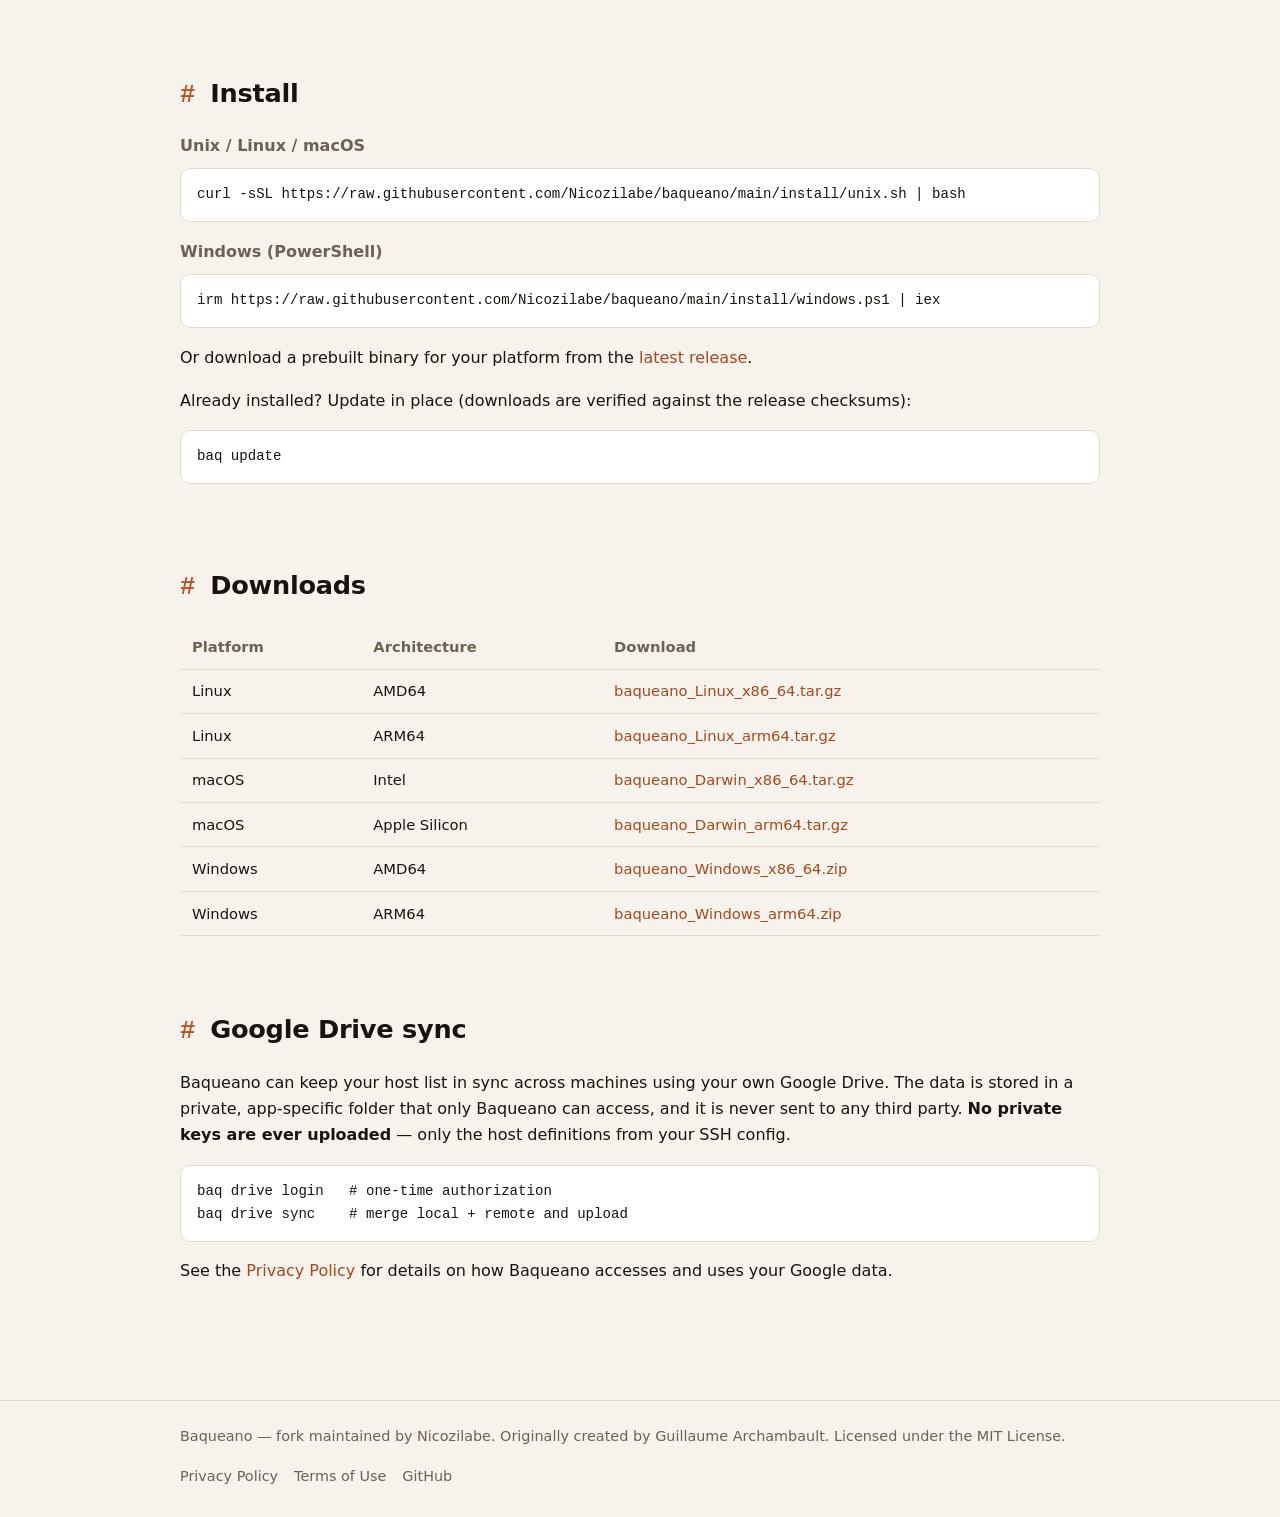
==== commit aa43d814: "docs: document baq update in README and website" ====
--- a/docs/index.html
+++ b/docs/index.html
@@ -57,7 +57,10 @@
 <span class="prompt">$</span> baq prod-server uptime
 
 <span class="comment"># sync your host list across machines (optional)</span>
-<span class="prompt">$</span> baq drive sync</pre>
+<span class="prompt">$</span> baq drive sync
+
+<span class="comment"># update to the latest release</span>
+<span class="prompt">$</span> baq update</pre>
         </div>
       </section>
 
@@ -70,6 +73,7 @@
           <div class="card"><h3>SSH Include support</h3><p>Organize hosts across multiple files and move hosts between them.</p></div>
           <div class="hcard card"><h3>Optional Google Drive sync</h3><p>Keep your host list in sync across machines through your own Google Drive. Nothing is sent to our servers.</p></div>
           <div class="card"><h3>Cross-platform</h3><p>Single binary for Linux, macOS (Intel &amp; Apple Silicon) and Windows.</p></div>
+          <div class="card"><h3>Self-update</h3><p>Install the latest release in place with <code>baq update</code> — downloads are verified against the release checksums.</p></div>
         </div>
       </section>
 
@@ -88,6 +92,10 @@
 
         <p>Or download a prebuilt binary for your platform from the
           <a href="https://github.com/Nicozilabe/baqueano/releases/latest">latest release</a>.</p>
+
+        <p>Already installed? Update in place (downloads are verified against the
+          release checksums):</p>
+        <pre class="copy">baq update</pre>
       </section>
 
       <section id="downloads">
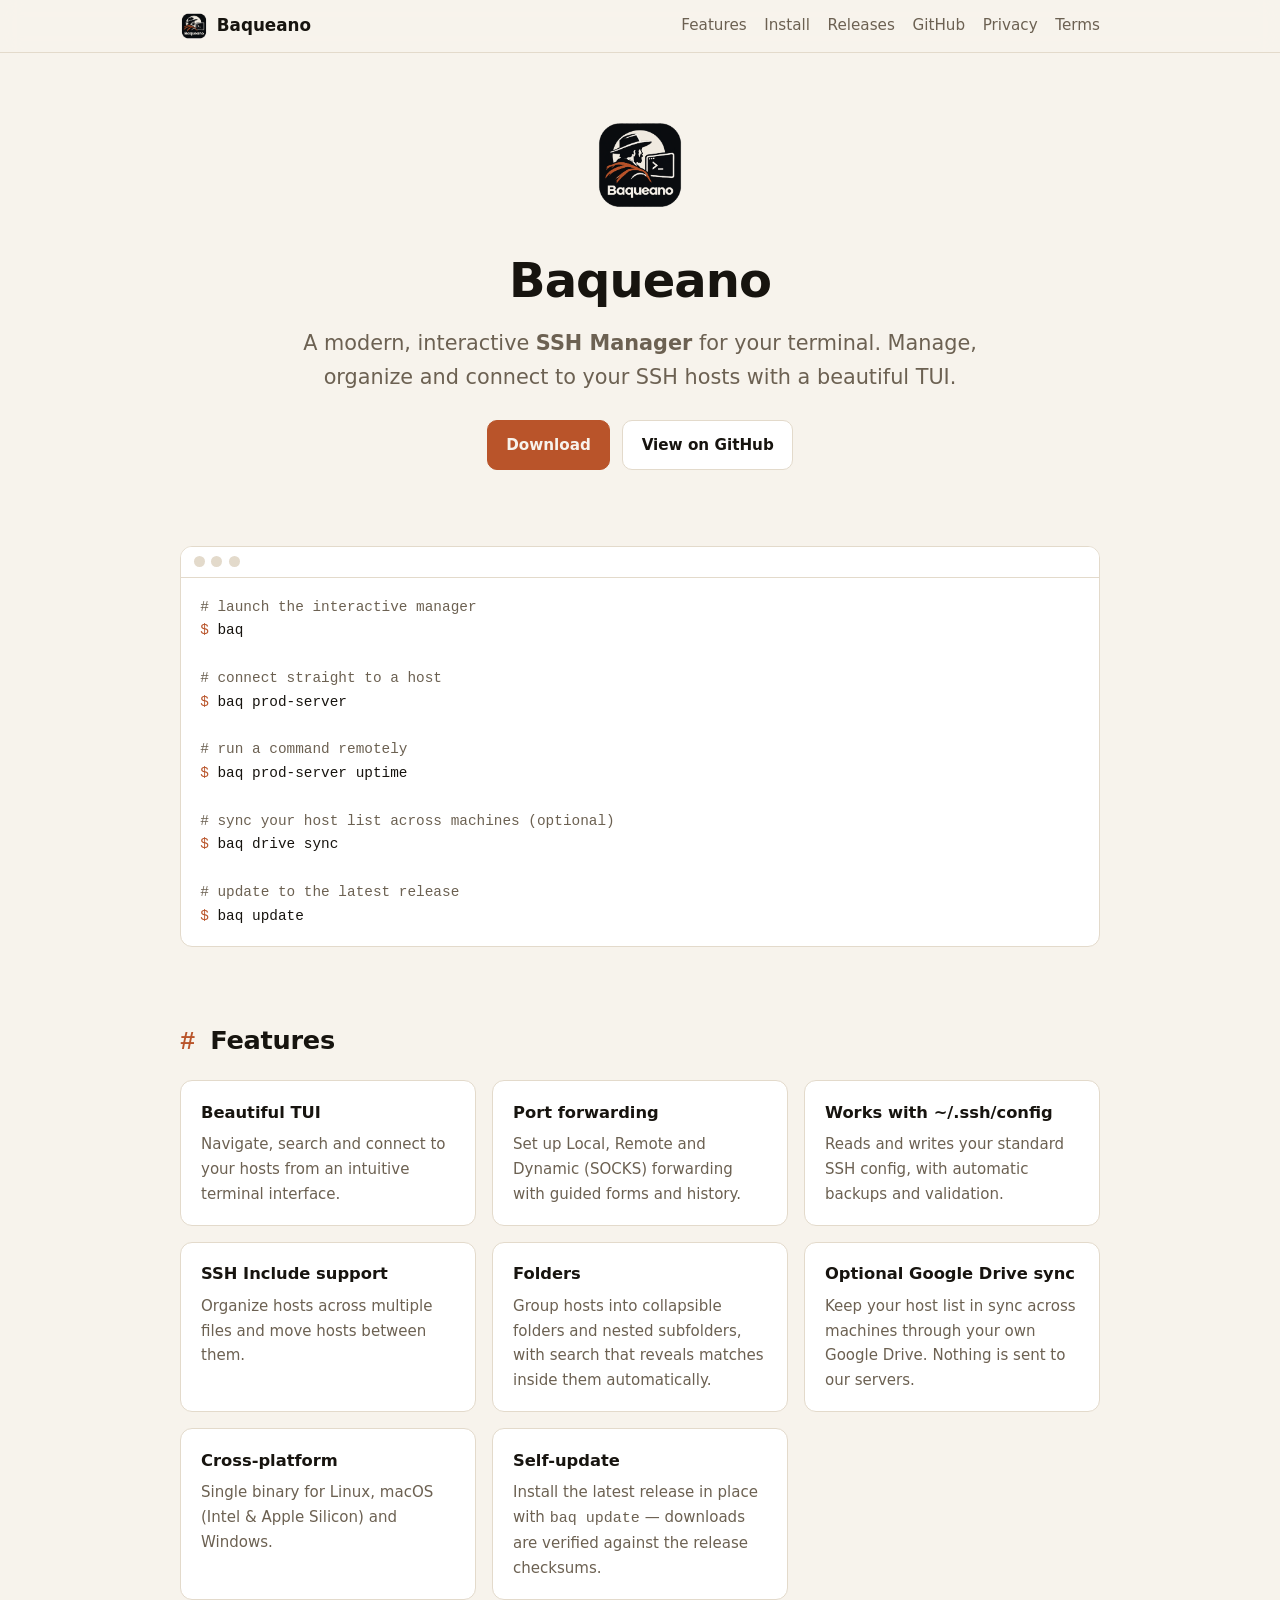
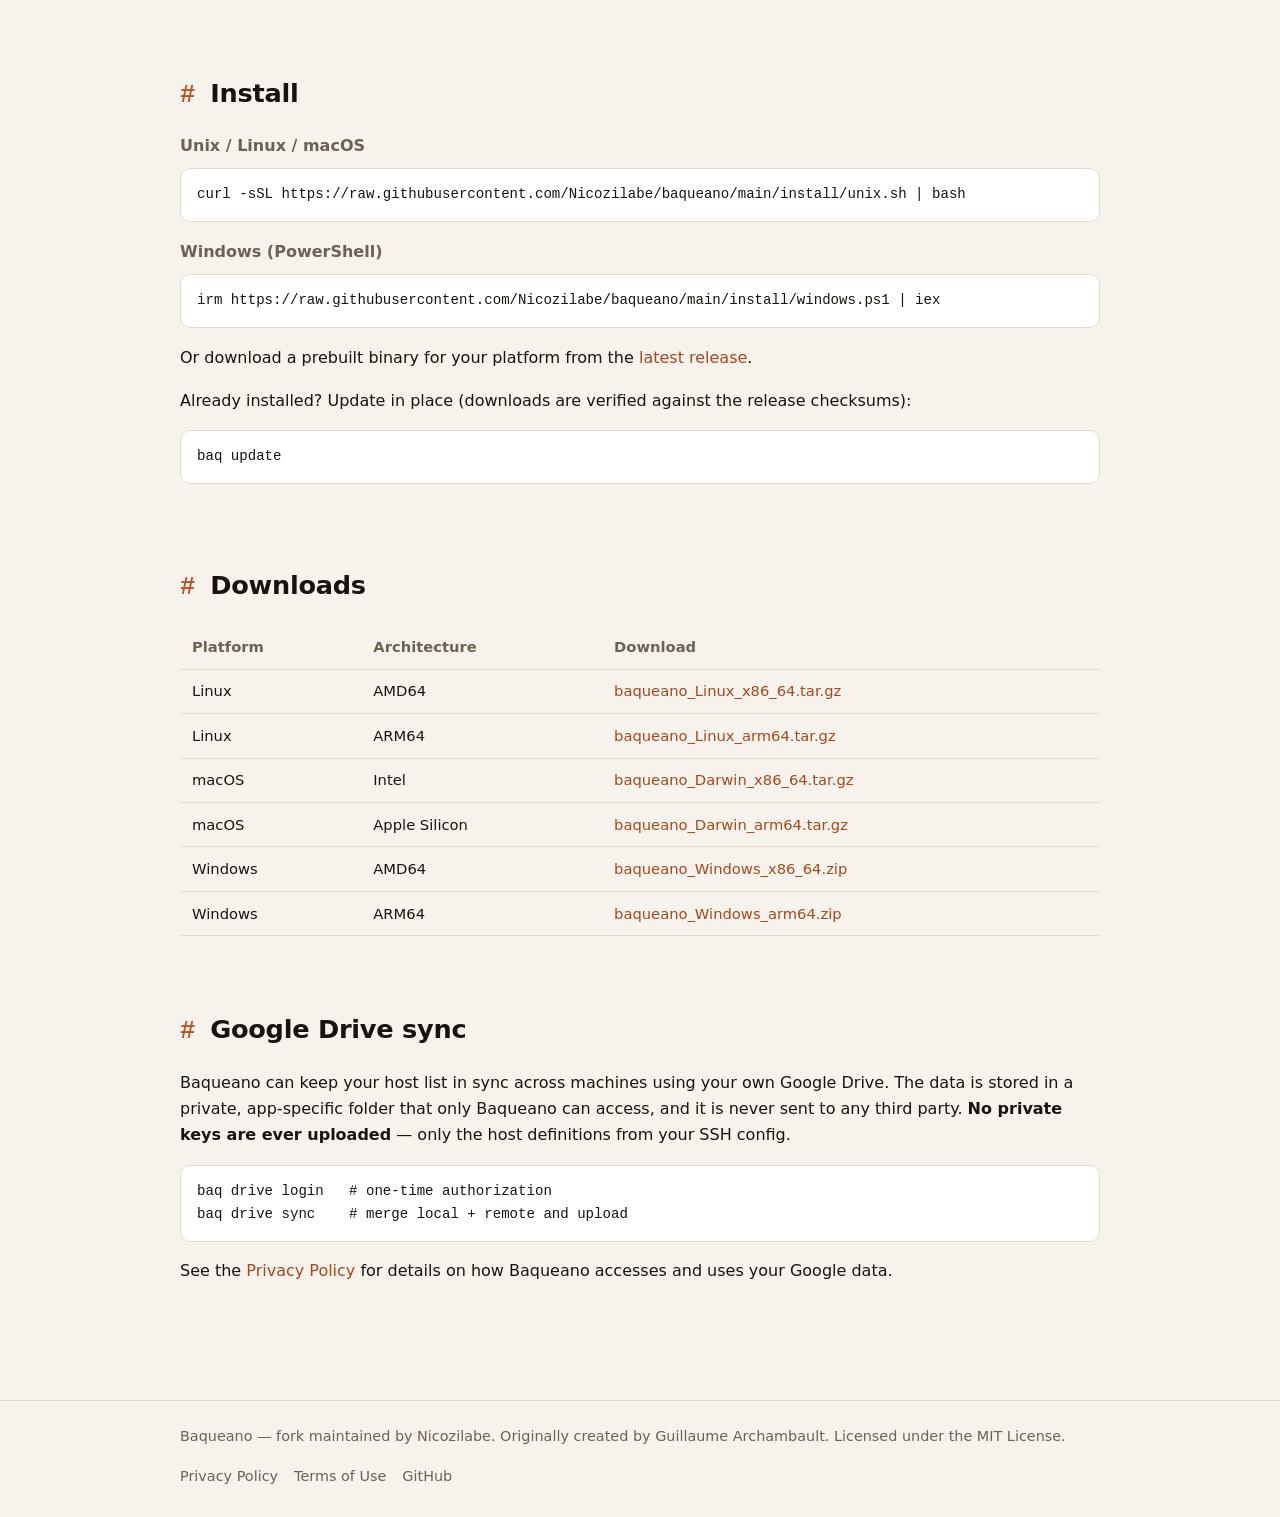
==== commit 579a6a34: "feat: organize SSH hosts into folders Group hosts into collapsible folders and nested subfolders in " ====
--- a/docs/index.html
+++ b/docs/index.html
@@ -71,6 +71,7 @@
           <div class="card"><h3>Port forwarding</h3><p>Set up Local, Remote and Dynamic (SOCKS) forwarding with guided forms and history.</p></div>
           <div class="card"><h3>Works with ~/.ssh/config</span></h3><p>Reads and writes your standard SSH config, with automatic backups and validation.</p></div>
           <div class="card"><h3>SSH Include support</h3><p>Organize hosts across multiple files and move hosts between them.</p></div>
+          <div class="card"><h3>Folders</h3><p>Group hosts into collapsible folders and nested subfolders, with search that reveals matches inside them automatically.</p></div>
           <div class="hcard card"><h3>Optional Google Drive sync</h3><p>Keep your host list in sync across machines through your own Google Drive. Nothing is sent to our servers.</p></div>
           <div class="card"><h3>Cross-platform</h3><p>Single binary for Linux, macOS (Intel &amp; Apple Silicon) and Windows.</p></div>
           <div class="card"><h3>Self-update</h3><p>Install the latest release in place with <code>baq update</code> — downloads are verified against the release checksums.</p></div>
